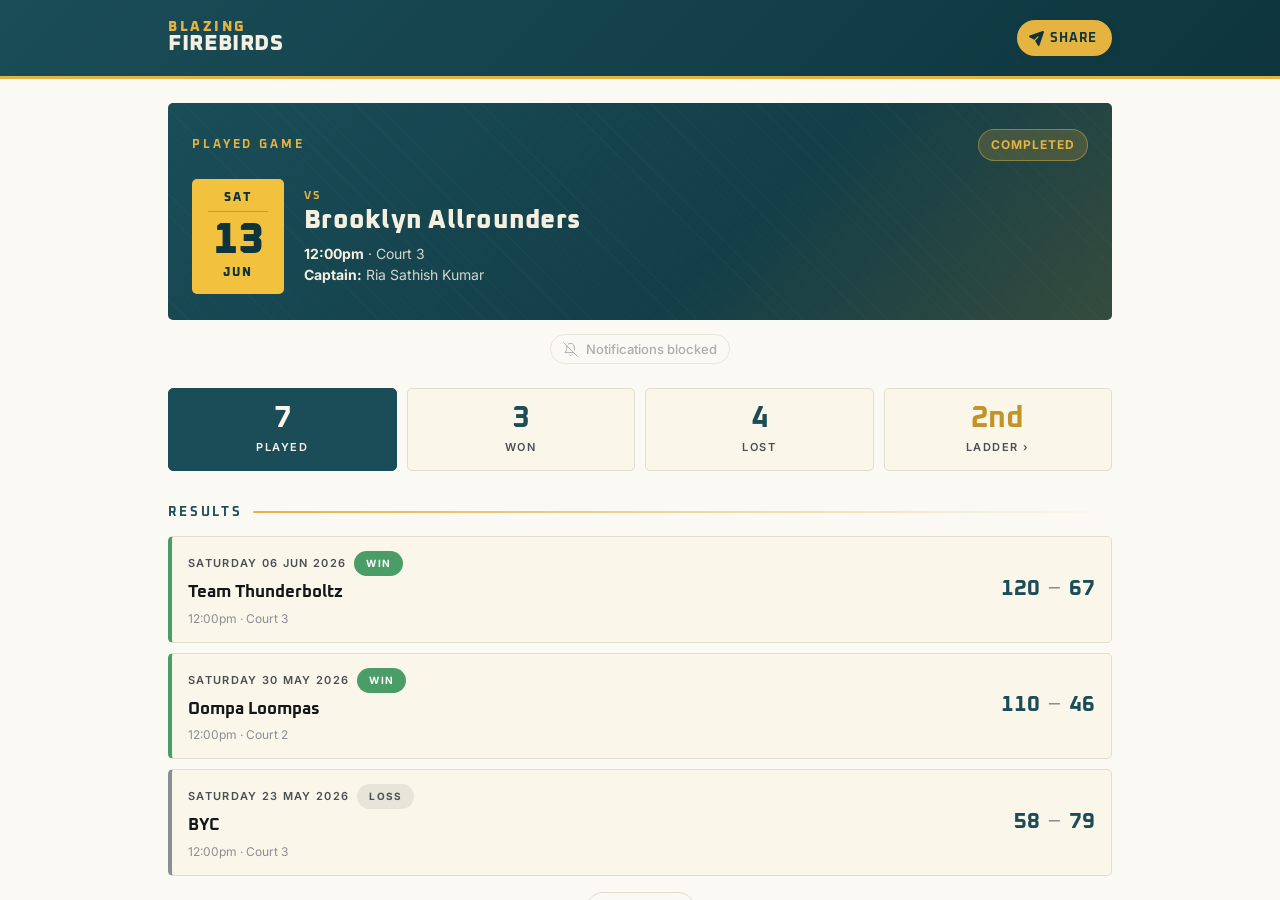
==== index.html @ 16bb89f8 "Sync dashboard (2026-06-10 17:13 NZST)" ====
<!DOCTYPE html>
<html lang="en">
<head>
  <meta charset="UTF-8">
  <meta name="viewport" content="width=device-width, initial-scale=1, viewport-fit=cover">
  <meta name="robots" content="noindex, nofollow">
  <meta name="theme-color" content="#1A4D58">
  <title>Blazing Firebirds</title>

  <!-- PWA -->
  <link rel="manifest" href="manifest.webmanifest">
  <link rel="icon" type="image/svg+xml" href="icon.svg">
  <link rel="apple-touch-icon" href="icon.svg">
  <meta name="apple-mobile-web-app-capable" content="yes">
  <meta name="apple-mobile-web-app-status-bar-style" content="black-translucent">
  <meta name="apple-mobile-web-app-title" content="Beamer">
  <meta name="mobile-web-app-capable" content="yes">

  <link rel="preconnect" href="https://fonts.googleapis.com">
  <link rel="preconnect" href="https://fonts.gstatic.com" crossorigin>
  <link href="https://fonts.googleapis.com/css2?family=Oxanium:wght@500;600;700;800&family=Inter:wght@400;500;600;700&display=swap" rel="stylesheet">
  <!-- Mark the installed standalone PWA before first paint so style.css can give
       the locked app-shell the full-screen height. Without this the shell stops
       at the iOS home-indicator inset and the body background paints a cream band
       there. iOS never matches @media(display-mode:standalone), so
       navigator.standalone is the reliable signal. -->
  <script>if(navigator.standalone===true||matchMedia('(display-mode: standalone)').matches){document.documentElement.classList.add('pwa-standalone');}</script>
  <link rel="stylesheet" href="style.css">
</head>
<body>
  <header class="header">
    <div class="header__inner">
      <a href="#" class="brand" aria-label="Blazing Firebirds home">
        <span class="brand-text" id="brand-text">
          <span class="brand-text__top">Blazing</span>
          <span class="brand-text__bottom">Firebirds</span>
        </span>
      </a>
      <button type="button" class="share-btn" id="share-btn" aria-label="Share this page" title="Share this page">
        <svg class="share-btn__icon" viewBox="0 0 110 110" fill="currentColor" aria-hidden="true">
          <path d="M100.576 0.371223C106.049 -1.45252 111.254 3.75314 109.43 9.22525L77.5008 105.014C75.5784 110.782 67.7227 111.525 64.7522 106.221L44.8275 70.6406L69.3146 46.1536C70.8767 44.5915 70.8767 42.0589 69.3146 40.4968C67.7524 38.935 65.2197 38.9348 63.6577 40.4968L39.1734 64.981L3.58057 45.0495C-1.7238 42.079 -0.979866 34.2233 4.78762 32.3008L100.576 0.371223Z"/>
        </svg>
        <span class="share-btn__label">Share</span>
      </button>
    </div>
  </header>

  <div class="scroll-pane">
    <main id="app" class="app">
      <div class="loading">Loading squad data…</div>
    </main>

    <footer class="footer">
      <div class="footer-updated" id="meta-strip" aria-live="polite"></div>
      <p>Data from <a href="https://hutt.spawtz.com/" target="_blank" rel="noopener">Hutt Indoor Sports</a> · Refreshes every 1 hour</p>
      <p class="footer-fineprint">Built by Brandon, Vernon's Dad (Blazing Firebirds). <span class="footer-long">Any feedback, please <a href="mailto:buzzofnz@gmail.com?subject=Blazing%20Firebirds%20App%20Feedback" target="_blank" rel="noopener">email me</a></span><span class="footer-short">Any feedback, please <a href="mailto:buzzofnz@gmail.com?subject=Blazing%20Firebirds%20App%20Feedback" target="_blank" rel="noopener">email me</a></span></p>
    </footer>
  </div>

  <script src="app.js"></script>
  <script>
    if ("serviceWorker" in navigator) {
      window.addEventListener("load", () => {
        navigator.serviceWorker.register("sw.js").catch(console.error);
      });
    }
  </script>
</body>
</html>
---- style.css ----
/* === Blazing Firebirds dashboard ===
   Palette from Vernon's kit: vibrant gold + deep petrol teal + cream.
*/

:root {
  --gold: #E5B340;
  --gold-bright: #F2C13E;
  --gold-deep: #C49327;
  --teal: #1A4D58;
  --teal-deep: #0E353D;
  --teal-soft: #2A6A77;
  --cream: #F5EFE0;
  --cream-warm: #FAF6EA;
  --paper: #FBF9F3;
  --ink: #14171A;
  --ink-soft: #4A4F56;
  --muted: #8A8E94;
  --line: #E1DDD0;
  --red: #C8392E;
  --green: #4A9D67;
  --shadow-sm: 0 1px 2px rgba(14, 53, 61, 0.06), 0 2px 6px rgba(14, 53, 61, 0.04);
  --shadow-md: 0 4px 12px rgba(14, 53, 61, 0.08), 0 12px 28px rgba(14, 53, 61, 0.06);
  --shadow-lg: 0 20px 50px rgba(14, 53, 61, 0.18);
  --radius: 5px;
  --radius-lg: 5px;

  --font-display: "Oxanium", system-ui, -apple-system, sans-serif;
  --font-body: "Inter", system-ui, -apple-system, "Segoe UI", Roboto, sans-serif;
}

* { box-sizing: border-box; }

html, body {
  margin: 0;
  padding: 0;
  height: 100%;
  background: var(--paper);
  color: var(--ink);
  font-family: var(--font-body);
  font-size: 16px;
  line-height: 1.5;
  -webkit-font-smoothing: antialiased;
  text-rendering: optimizeLegibility;
}

/* App-shell: lock the document so it never scrolls or rubber-bands as a whole
   (which is what exposed the background band above the static header / below
   the footer). The header is a fixed flex item; all content lives in
   .scroll-pane, which is the single scroller and bounces nicely at its own
   edges — revealing its own cream background, so nothing peeks past the
   header/footer. Applies to the website, the installed PWA, and the native
   app alike. */
body {
  display: flex;
  flex-direction: column;
  /* Height of the locked app-shell. The two surfaces need DIFFERENT heights and
     no single viewport unit satisfies both — verified on a real iOS standalone
     PWA *and* mobile Safari in the iOS simulator:
       • mobile Safari — the document never scrolls (overflow:hidden), so the
         bottom toolbar never collapses. 100vh/100lvh resolve to the LARGE
         (toolbar-hidden) height and strand the footer behind the toolbar; 100dvh
         is the visible height, so content ends at the toolbar's top edge.
       • installed standalone PWA — a viewport unit (dvh/svh) stops at the
         home-indicator inset, ~34px SHORT of the physical screen. The body then
         paints its OWN background in that uncovered strip → a cream band pinned
         to the bottom that content scrolls under ("the block the same colour as
         the background"). 100vh = the full screen, so content covers the strip
         and the footer's safe-area padding keeps its text above the indicator
         (see the html.pwa-standalone rule below).
     So: 100dvh in a browser, 100vh in the installed PWA. iOS never matches
     @media(display-mode:standalone), so the PWA case is gated by a class a tiny
     <head> script adds from navigator.standalone. height:100% (html,body above)
     is the pre-dvh fallback. */
  height: 100dvh;
  overflow: hidden;
}

/* Installed standalone PWA only: fill the full physical screen so the body's
   background can't paint a band in the home-indicator strip. See body comment. */
html.pwa-standalone body { height: 100vh; }

.scroll-pane {
  flex: 1 1 auto;
  /* Force the flex scroller's minimum size to 0 so it shrinks to the available
     space and scrolls internally. Without this, iOS Safari/WKWebView treats the
     default min-height:auto as min-content, expands the pane to its full content
     height, and body's overflow:hidden clips everything below the fold — exposing
     the cream body background as a "solid block" at the bottom that content
     appears to scroll behind. Desktop Chromium already behaves as if this is 0
     (the overflow→auto-min-0 rule); iOS is inconsistent, so we set it explicitly. */
  min-height: 0;
  overflow-y: auto;
  -webkit-overflow-scrolling: touch;
  background: var(--paper);
}

/* Disable iOS double-tap-to-zoom. Applied to every element because iOS Safari
   doesn't reliably inherit touch-action from html/body — it has to live on
   the element actually being tapped. Pinch-zoom still works. */
*,
*::before,
*::after {
  touch-action: manipulation;
}

a {
  color: inherit;
  text-decoration: none;
}

/* --- Header ---------------------------------------------------------- */

.header {
  flex: 0 0 auto;
  z-index: 10;
  background: linear-gradient(135deg, var(--teal) 0%, var(--teal-deep) 100%);
  color: var(--cream);
  padding: 20px 0;
  /* Extend the teal background up under the iOS status bar / notch when
     installed as a PWA. env() falls back to 0 on browsers that don't
     report a safe area. The horizontal content gutter lives on .header__inner
     so the brand + meta align with the centred .app column; only the notch
     safe-area inset sits on the bar itself. */
  padding-top: calc(20px + env(safe-area-inset-top));
  padding-left: env(safe-area-inset-left);
  padding-right: env(safe-area-inset-right);
  border-bottom: 3px solid var(--gold);
}

/* Constrain the header's content to the same centred column as .app (max-width
   980px + matching 18px gutter) so the brand and meta strip line up vertically
   with the page content instead of stretching to the browser edges. The teal
   bar itself still spans full width. */
.header__inner {
  max-width: 980px;
  margin: 0 auto;
  padding: 0 18px;
  display: flex;
  align-items: center;
  justify-content: space-between;
  gap: 16px;
}

.brand {
  display: flex;
  align-items: center;
  gap: 0;
  color: var(--cream);
  transition: opacity 0.2s ease;
}
.brand:hover { opacity: 0.85; }
/* When the banner has no home target (the leaderboard), it's plain text — drop
   the link affordance. */
.brand--static { cursor: default; }
.brand--static:hover { opacity: 1; }

.brand-text {
  display: flex;
  flex-direction: column;
  line-height: 0.95;
  font-family: var(--font-display);
  font-weight: 800;
  letter-spacing: 0.04em;
}
.brand-text__top {
  font-size: 14px;
  color: var(--gold);
  text-transform: uppercase;
  letter-spacing: 0.18em;
}
.brand-text__bottom {
  font-size: 22px;
  color: var(--cream);
  text-transform: uppercase;
}

/* Site-wide share button — shares whatever page you're currently on. A labelled
   pill (icon + "SHARE") with a solid gold fill + dark teal text/icon so it reads
   unmistakably as a button to tap, standing out against the teal header. */
.share-btn {
  display: inline-flex;
  align-items: center;
  justify-content: center;
  gap: 6px;
  height: 36px;
  flex: 0 0 auto;
  padding: 0 15px 0 12px;
  border-radius: 999px;
  background: var(--gold);
  border: none;
  color: var(--teal-deep);
  font-family: var(--font-display);
  font-size: 13px;
  font-weight: 700;
  text-transform: uppercase;
  letter-spacing: 0.08em;
  cursor: pointer;
  box-shadow: 0 2px 6px rgba(14, 53, 61, 0.28);
  transition: background 0.15s ease, transform 0.1s ease;
  -webkit-tap-highlight-color: transparent;
}
.share-btn:hover { background: var(--gold-bright); }
.share-btn:active { transform: scale(0.96); }
.share-btn:focus-visible { outline: 2px solid var(--cream); outline-offset: 2px; }
.share-btn__icon { width: 15px; height: 15px; flex: 0 0 auto; }
.share-btn__label { line-height: 1; }

/* Transient "Link copied" toast — only used as the Web Share fallback. */
.share-toast {
  position: fixed;
  left: 50%;
  bottom: calc(28px + env(safe-area-inset-bottom));
  transform: translate(-50%, 8px);
  background: var(--teal-deep);
  color: var(--cream);
  font-size: 13px;
  font-weight: 600;
  padding: 9px 16px;
  border-radius: 999px;
  box-shadow: var(--shadow-md);
  opacity: 0;
  pointer-events: none;
  transition: opacity 0.2s ease, transform 0.2s ease;
  z-index: 100;
}
.share-toast--show {
  opacity: 1;
  transform: translate(-50%, 0);
}

/* Offline pill shown inside the footer "updated" line — muted on the light
   footer background (not the cream-on-teal of the old header position). */
.meta-pill {
  display: inline-flex;
  align-items: center;
  gap: 5px;
  padding: 3px 10px 3px 9px;
  border-radius: 999px;
  background: transparent;
  border: 1px solid var(--line);
  color: var(--ink-soft);
  font-size: 12px;
  font-weight: 600;
  letter-spacing: 0.04em;
  line-height: 1;
}
.meta-pill__icon { width: 12px; height: 12px; }

/* --- Main / app shell ----------------------------------------------- */

.app {
  max-width: 980px;
  margin: 0 auto;
  padding: 24px 18px 24px;
}

.loading {
  text-align: center;
  padding: 80px 0;
  color: var(--muted);
}

/* --- Section heading ------------------------------------------------ */

.section {
  margin-top: 32px;
}

.section-title {
  font-family: var(--font-display);
  font-size: 13px;
  font-weight: 700;
  letter-spacing: 0.22em;
  text-transform: uppercase;
  color: var(--teal);
  margin: 0 0 14px;
  display: flex;
  align-items: center;
  gap: 10px;
}
.section-title::after {
  content: "";
  flex: 1;
  height: 2px;
  background: linear-gradient(90deg, var(--gold) 0%, transparent 100%);
  border-radius: 2px;
}

/* --- Next-game hero ------------------------------------------------- */

.hero-link {
  display: block;
  text-decoration: none;
  color: inherit;
  border-radius: var(--radius-lg);
  transition: transform 0.15s ease, box-shadow 0.15s ease;
}
.hero-link:hover {
  transform: translateY(-1px);
  box-shadow: var(--shadow-md);
}
.hero {
  background: linear-gradient(135deg, var(--teal) 0%, var(--teal-deep) 100%);
  color: var(--cream);
  border-radius: var(--radius-lg);
  padding: 26px 24px;
  position: relative;
  overflow: hidden;
}
.upcoming-shell {
  padding: 32px 24px;
  background: var(--cream-warm);
  border: 1px dashed var(--line);
  border-radius: var(--radius);
  text-align: center;
}
.lineup-card {
  display: flex;
  flex-wrap: wrap;
  gap: 18px;
  padding: 14px 18px;
  margin-bottom: 22px;
  background: var(--paper);
  border: 1px solid var(--line);
  border-radius: var(--radius);
}
/* flex-basis sets the column's natural width before sharing remaining space.
 * When 3 cols × 140px + 2 × 18px gap (~456px) won't fit, the last column
 * wraps to a new line — each subsequent narrower viewport step wraps another
 * column down. */
.lineup-card > div {
  flex: 1 1 140px;
  min-width: 0;
}
.lineup-card__label {
  font-size: 10px;
  text-transform: uppercase;
  letter-spacing: 0.14em;
  color: var(--muted);
  font-weight: 700;
  margin-bottom: 4px;
}
.lineup-card__names {
  font-size: 14px;
  color: var(--ink-soft);
}
.upcoming-shell__hint {
  margin: 0;
  color: var(--muted);
  font-size: 14px;
  font-style: italic;
}
.hero::before {
  content: "";
  position: absolute;
  inset: 0;
  background-image:
    linear-gradient(135deg, transparent 60%, rgba(229, 179, 64, 0.18) 100%),
    repeating-linear-gradient(45deg, transparent 0 14px, rgba(245, 239, 224, 0.02) 14px 15px);
  pointer-events: none;
}
.hero__label {
  font-family: var(--font-display);
  font-size: 12px;
  letter-spacing: 0.24em;
  color: var(--gold);
  text-transform: uppercase;
  font-weight: 700;
  position: relative;
}
.hero__date {
  font-family: var(--font-display);
  font-size: 30px;
  font-weight: 700;
  line-height: 1.1;
  margin-bottom: 4px;
  position: relative;
}

/* New asymmetric layout: gold date-tile on the left, opponent + meta on the right */
.hero__topbar {
  display: flex;
  justify-content: space-between;
  align-items: center;
  margin-bottom: 18px;
  position: relative;
}
.hero__pill {
  background: rgba(229, 179, 64, 0.18);
  border: 1px solid rgba(229, 179, 64, 0.45);
  border-radius: 999px;
  padding: 6px 12px;
  font-size: 12px;
  font-weight: 700;
  color: var(--gold);
  letter-spacing: 0.08em;
  text-transform: uppercase;
  white-space: nowrap;
}

/* Active game: solid gold pill with dark text (vs the translucent countdown pill). */
.hero__pill--live {
  background: var(--gold);
  border-color: var(--gold);
  color: var(--ink);
}
.hero__body {
  display: flex;
  align-items: center;
  gap: 20px;
  position: relative;
}
.hero__tile {
  background: var(--gold-bright);
  color: var(--teal-deep);
  border-radius: 5px;
  padding: 10px 16px 12px;
  text-align: center;
  min-width: 92px;
  flex-shrink: 0;
}
.hero__tile-day {
  font-family: var(--font-display);
  font-size: 12px;
  font-weight: 800;
  letter-spacing: 0.18em;
  text-transform: uppercase;
  border-bottom: 1px solid rgba(14, 53, 61, 0.25);
  padding-bottom: 4px;
  margin-bottom: 6px;
}
.hero__tile-num {
  font-family: var(--font-display);
  font-size: 44px;
  font-weight: 800;
  line-height: 1;
}
.hero__tile-mon {
  font-family: var(--font-display);
  font-size: 12px;
  font-weight: 800;
  letter-spacing: 0.18em;
  text-transform: uppercase;
  margin-top: 2px;
}
.hero__info {
  flex: 1;
  min-width: 0;
}
.hero__vs {
  font-family: var(--font-display);
  font-size: 11px;
  font-weight: 700;
  color: var(--gold);
  letter-spacing: 0.22em;
  text-transform: uppercase;
  margin-bottom: 2px;
}
.hero__opp {
  font-family: var(--font-display);
  font-size: 26px;
  font-weight: 800;
  color: var(--cream);
  line-height: 1.1;
  letter-spacing: 0.01em;
  margin-bottom: 8px;
  overflow-wrap: anywhere;
}
.hero__when {
  font-size: 14px;
  color: rgba(245, 239, 224, 0.85);
}
.hero__when strong {
  color: var(--cream);
  font-weight: 700;
}

.hero--empty {
  background: linear-gradient(135deg, #2C3036 0%, #1A1D22 100%);
  color: var(--cream);
  text-align: center;
  padding: 36px 24px;
}
.hero--empty .hero__label { color: var(--muted); }
.hero--empty p { margin: 6px 0 0; color: rgba(245, 239, 224, 0.7); font-size: 14px; }

/* --- Chip row (install + notify, side-by-side on desktop) ---------- */

.chip-row {
  display: flex;
  flex-direction: row;
  justify-content: center;
  align-items: center;
  flex-wrap: wrap;
  gap: 12px;
  margin-top: 14px;
}
.chip-row:empty { display: none; }
.chip-row > .install-chip,
.chip-row > .notify-chip { margin: 0; }

/* --- Notify chip ---------------------------------------------------- */

.notify-chip {
  display: flex;
  align-items: center;
  gap: 8px;
  width: fit-content;
  margin: 12px auto 0;
  padding: 6px 12px;
  background: transparent;
  border: 1px solid var(--line);
  border-radius: 999px;
  font-family: var(--font-body);
  font-size: 13px;
  font-weight: 500;
  color: var(--ink-soft);
  cursor: pointer;
  transition: color 120ms ease, border-color 120ms ease;
  -webkit-tap-highlight-color: transparent;
}
.notify-chip:hover:not(:disabled) {
  color: var(--teal-deep);
  border-color: var(--teal-soft);
}
.notify-chip:disabled { cursor: default; opacity: 0.7; }
.notify-chip[data-state="denied"] { cursor: default; color: var(--muted); }

.notify-chip__icon { display: inline-flex; line-height: 0; }
.notify-chip__icon svg { width: 15px; height: 15px; }
.notify-chip__bell--on { display: none; }
.notify-chip__bell--off { display: block; }
.notify-chip[data-state="on"] .notify-chip__bell--on { display: block; }
.notify-chip[data-state="on"] .notify-chip__bell--off { display: none; }

/* --- Install chip --------------------------------------------------- */

.install-chip {
  display: flex;
  align-items: center;
  gap: 8px;
  width: fit-content;
  margin: 14px auto 0;
  padding: 6px 14px;
  background: var(--teal-deep);
  border: 1px solid var(--teal-deep);
  border-radius: 999px;
  font-family: var(--font-body);
  font-size: 13px;
  font-weight: 600;
  color: var(--cream-warm);
  cursor: pointer;
  transition: transform 120ms ease, box-shadow 120ms ease, background 120ms ease;
  -webkit-tap-highlight-color: transparent;
}
.install-chip:hover:not(:disabled) {
  background: #163e47;
  box-shadow: 0 4px 12px rgba(26, 77, 88, 0.25);
}
.install-chip:active { transform: translateY(1px); }
.install-chip[hidden] { display: none; }
.install-chip__icon { display: inline-flex; line-height: 0; }
.install-chip__icon svg { width: 15px; height: 15px; }

/* --- Install overlay (iOS instructions) ----------------------------- */

/* Background scroll lock is applied via inline body styles in
   showIOSInstallOverlay() — see the comment there for why we sidestep
   the class-based approach. */

.install-overlay {
  position: fixed;
  inset: 0;
  z-index: 100;
  display: flex;
  align-items: center;
  justify-content: center;
  padding: 24px;
  animation: install-overlay-in 180ms ease-out;
}
@keyframes install-overlay-in {
  from { opacity: 0; }
  to   { opacity: 1; }
}
.install-overlay__backdrop {
  position: absolute;
  inset: 0;
  background: rgba(11, 36, 42, 0.62);
  backdrop-filter: blur(2px);
  -webkit-backdrop-filter: blur(2px);
}
.install-overlay__card {
  position: relative;
  width: min(380px, 100%);
  background: var(--cream-warm);
  color: var(--ink);
  border-radius: 14px;
  padding: 22px 22px 24px;
  box-shadow: 0 20px 50px rgba(11, 36, 42, 0.4);
  animation: install-card-in 220ms cubic-bezier(0.2, 0.9, 0.3, 1.1);
}
@keyframes install-card-in {
  from { transform: translateY(12px) scale(0.97); opacity: 0; }
  to   { transform: translateY(0)    scale(1);    opacity: 1; }
}
.install-overlay__close {
  position: absolute;
  top: 8px;
  right: 10px;
  width: 32px;
  height: 32px;
  background: transparent;
  border: 0;
  font-size: 24px;
  line-height: 1;
  color: var(--ink-soft);
  cursor: pointer;
  border-radius: 999px;
  -webkit-tap-highlight-color: transparent;
}
.install-overlay__close:hover { color: var(--ink); }
.install-overlay__title {
  margin: 2px 0 6px;
  font-family: var(--font-display, var(--font-body));
  font-size: 19px;
  font-weight: 700;
  color: var(--teal-deep);
}
.install-overlay__sub {
  margin: 0 0 14px;
  font-size: 13px;
  color: var(--ink-soft);
  line-height: 1.45;
}
.install-overlay__steps {
  list-style: none;
  margin: 0;
  padding: 0;
}
.install-overlay__steps li {
  display: flex;
  align-items: flex-start;
  gap: 10px;
  padding: 8px 0;
  font-size: 14px;
  line-height: 1.5;
}
.install-overlay__num {
  flex-shrink: 0;
  width: 22px;
  height: 22px;
  margin-top: 1px;
  display: inline-flex;
  align-items: center;
  justify-content: center;
  border-radius: 999px;
  background: var(--teal-deep);
  color: var(--cream-warm);
  font-size: 12px;
  font-weight: 700;
}
.install-overlay__inline-icon {
  display: inline-flex;
  vertical-align: middle;
  align-items: center;
  justify-content: center;
  width: 22px;
  height: 22px;
  margin: 0 2px;
  border-radius: 5px;
  background: rgba(26, 77, 88, 0.08);
  color: var(--teal-deep);
  line-height: 0;
}
.install-overlay__inline-icon svg { width: 14px; height: 14px; }
.install-overlay__note {
  margin: 14px 0 0;
  padding: 10px 12px;
  background: rgba(26, 77, 88, 0.06);
  border-radius: 8px;
  font-size: 12.5px;
  line-height: 1.5;
  color: var(--ink-soft);
}
.install-overlay__note-line { display: block; }
.install-overlay__note-line + .install-overlay__note-line { margin-top: 6px; }

/* --- Record strip --------------------------------------------------- */

.record {
  display: grid;
  grid-template-columns: repeat(4, 1fr);
  gap: 10px;
  margin-top: 24px;
}
.record__cell {
  background: var(--cream-warm);
  border: 1px solid var(--line);
  border-radius: var(--radius);
  padding: 14px 12px;
  text-align: center;
  font: inherit;
  color: inherit;
}
button.record__cell {
  cursor: pointer;
  -webkit-tap-highlight-color: transparent;
  transition: background 160ms ease, border-color 160ms ease, transform 120ms ease;
}
button.record__cell:hover:not([data-active="true"]) {
  border-color: var(--teal-soft);
}
button.record__cell:active {
  transform: translateY(1px);
}
button.record__cell[data-active="true"] {
  background: var(--teal);
  border-color: var(--teal);
}
button.record__cell[data-active="true"] .record__num,
button.record__cell[data-active="true"] .record__label {
  color: var(--cream-warm);
}
.record__num, .record__label {
  transition: color 160ms ease;
}
.record__cell--static {
  background: var(--paper);
}
.record__num {
  font-family: var(--font-display);
  font-size: 30px;
  font-weight: 700;
  line-height: 1;
  color: var(--teal);
  font-variant-numeric: tabular-nums;
}
.record__label {
  margin-top: 6px;
  font-size: 11px;
  text-transform: uppercase;
  letter-spacing: 0.14em;
  color: var(--ink-soft);
  font-weight: 600;
}
.record__sub {
  margin-top: 2px;
  font-size: 11px;
  color: var(--muted);
}

/* --- Results cards -------------------------------------------------- */

.results {
  display: grid;
  gap: 10px;
}
.result-card {
  background: var(--cream-warm);
  border: 1px solid var(--line);
  border-left: 4px solid var(--muted);
  border-radius: var(--radius);
  padding: 14px 16px;
  display: grid;
  grid-template-columns: 1fr auto;
  gap: 12px;
  cursor: pointer;
  transition: transform 0.15s ease, box-shadow 0.15s ease;
}
.result-card:hover {
  transform: translateY(-1px);
  box-shadow: var(--shadow-md);
}
.result-card--win { border-left-color: var(--green); }
.result-card--loss { border-left-color: var(--muted); }
.result-card--upcoming { border-left-color: var(--gold); background: #FFF8E7; }

.result-card__date {
  display: flex;
  /* wrap-reverse: badges stay inline with the date when there's room, but on a
     narrow card they wrap ABOVE the date (their own line on top) rather than
     below it. */
  flex-wrap: wrap-reverse;
  align-items: center;
  gap: 6px 8px;
  font-size: 11px;
  color: var(--ink-soft);
  text-transform: uppercase;
  letter-spacing: 0.12em;
  font-weight: 600;
}
.result-card__badges {
  display: inline-flex;
  align-items: center;
  gap: 6px;
}
.result-card__badges .badge { margin-left: 0; }

/* On phones the long date + badges don't fit on one line, and which cards wrap
   is inconsistent right at the boundary — so force the pills onto their own
   line ABOVE the date, uniformly, for every result card. */
@media (max-width: 480px) {
  .result-card__date {
    flex-direction: column;
    flex-wrap: nowrap;
    align-items: flex-start;
    gap: 4px;
  }
  .result-card__badges { order: -1; }
}
.result-card__opp {
  font-family: var(--font-display);
  font-weight: 700;
  font-size: 17px;
  color: var(--ink);
  margin-top: 4px;
}
.result-card__meta {
  margin-top: 4px;
  font-size: 12px;
  color: var(--muted);
}
.result-card__score {
  font-family: var(--font-display);
  font-size: 22px;
  font-weight: 700;
  color: var(--teal);
  font-variant-numeric: tabular-nums;
  align-self: center;
  text-align: right;
}
.result-card__score--us { color: var(--teal); }
.result-card__score small { font-size: 12px; color: var(--muted); }
.result-card__score-sep {
  color: var(--muted);
  font-weight: 400;
  margin: 0 8px;
}

.show-more-btn {
  justify-self: center;
  margin-top: 6px;
  padding: 8px 18px;
  background: transparent;
  border: 1px solid var(--line);
  border-radius: 999px;
  font-family: var(--font-body);
  font-size: 13px;
  font-weight: 600;
  color: var(--ink-soft);
  cursor: pointer;
  transition: color 120ms ease, border-color 120ms ease;
  -webkit-tap-highlight-color: transparent;
}
.show-more-btn:hover {
  color: var(--teal-deep);
  border-color: var(--teal-soft);
}
.show-more-btn:active { transform: translateY(1px); }

.badge {
  display: inline-block;
  font-size: 10px;
  font-weight: 700;
  text-transform: uppercase;
  letter-spacing: 0.12em;
  padding: 5px 12px;
  border-radius: 999px;
  margin-left: 8px;
  vertical-align: middle;
}
.detail-header__name .badge {
  padding: 9px 18px 7px;
  font-size: 11px;
  margin-left: 12px;
  line-height: 1;
}
.badge--win { background: var(--green); color: #fff; }
.badge--loss { background: #E7E4DA; color: var(--ink-soft); }
.badge--upcoming { background: var(--gold); color: var(--teal-deep); }
/* Neutral metadata chip (e.g. "Not in Div") — a calm outline so it reads as a
   qualifier beside the Win/Loss verdict, never as a result of its own. */
.badge--neutral {
  background: transparent;
  color: var(--muted);
  border: 1px solid var(--line);
  padding: 4px 11px;
  font-weight: 600;
}

/* --- Squad / player grid ------------------------------------------- */

.squad {
  display: grid;
  grid-template-columns: repeat(auto-fill, minmax(160px, 1fr));
  gap: 12px;
}
.player-card {
  background: var(--cream-warm);
  border: 1px solid var(--line);
  border-radius: var(--radius);
  padding: 16px 14px;
  cursor: pointer;
  display: flex;
  flex-direction: column;
  gap: 10px;
  transition: transform 0.15s ease, box-shadow 0.15s ease, border-color 0.15s ease;
  position: relative;
  overflow: hidden;
}
.player-card:hover {
  transform: translateY(-2px);
  box-shadow: var(--shadow-md);
  border-color: var(--gold);
}
.player-card__avatar {
  width: 48px;
  height: 48px;
  border-radius: 50%;
  background: var(--gold-bright);
  color: var(--teal-deep);
  display: flex;
  align-items: center;
  justify-content: center;
  font-family: var(--font-display);
  font-size: 20px;
  font-weight: 800;
  letter-spacing: 0.01em;
}
.player-card--standin .player-card__avatar {
  background: #A8AAB0;
  color: var(--cream);
  font-size: 16px;
}
.player-card__tag {
  display: inline-block;
  font-family: var(--font-body);
  font-size: 9px;
  font-weight: 600;
  text-transform: uppercase;
  letter-spacing: 0.1em;
  color: var(--muted);
  background: var(--cream);
  padding: 1px 6px;
  border-radius: 999px;
  margin-left: 4px;
  vertical-align: middle;
}
.player-card__name {
  font-family: var(--font-display);
  font-weight: 700;
  font-size: 15px;
  color: var(--ink);
  line-height: 1.15;
}
.player-card__stats {
  display: flex;
  gap: 14px;
  font-size: 12px;
  color: var(--ink-soft);
}
.player-card__stat { display: flex; flex-direction: column; gap: 1px; }
.player-card__stat strong {
  font-family: var(--font-display);
  font-size: 17px;
  color: var(--teal);
  font-variant-numeric: tabular-nums;
  font-weight: 700;
}
.player-card__stat span {
  font-size: 10px;
  text-transform: uppercase;
  letter-spacing: 0.1em;
  color: var(--muted);
}

/* --- Match-page top section (score card + Player of the Day) ------- */

/* Wraps the match-summary and the optional .potd-card. Stacks on mobile
 * (single column) and splits 50/50 on tablet+ with a gap between. When
 * there's no POTD for this game, .match-summary is the lone child and
 * naturally fills the row. */
.match-top {
  display: flex;
  flex-direction: column;
  gap: 16px;
  margin-bottom: 22px;
}
.match-top > .match-summary,
.match-top > .potd-card {
  margin: 0;
}
@media (min-width: 768px) {
  .match-top {
    flex-direction: row;
    align-items: stretch;
  }
  .match-top > * {
    min-width: 0;
  }
  .match-top > .match-summary { flex: 3 1 0; }  /* 60% */
  .match-top > .potd-card     { flex: 2 1 0; }  /* 40% */
}

/* --- Player of the Day card (match page) --------------------------- */

.potd-card {
  display: block;
  background: var(--cream-warm);
  border: 1px solid var(--line);
  border-radius: var(--radius);
  padding: 14px 16px 16px;
  margin: 0 0 22px;
  cursor: pointer;
  position: relative;
  overflow: hidden;
  transition: transform 0.15s ease, box-shadow 0.15s ease, border-color 0.15s ease;
}
.potd-card::before {
  content: "";
  position: absolute;
  left: 0;
  top: 0;
  bottom: 0;
  width: 4px;
  background: linear-gradient(180deg, var(--gold-bright) 0%, var(--gold-deep) 100%);
}
.potd-card:hover {
  transform: translateY(-2px);
  box-shadow: var(--shadow-md);
  border-color: var(--gold);
}
.potd-card__badge {
  font-family: var(--font-display);
  font-size: 10px;
  font-weight: 800;
  letter-spacing: 0.14em;
  text-transform: uppercase;
  color: var(--gold-deep);
  margin-bottom: 15px;
}
.potd-card__body {
  display: flex;
  align-items: flex-start;
  gap: 14px;
}
.potd-card__avatar {
  width: 56px;
  height: 56px;
  flex: 0 0 56px;
  border-radius: 50%;
  background: var(--gold-bright);
  color: var(--teal-deep);
  display: flex;
  align-items: center;
  justify-content: center;
  font-family: var(--font-display);
  font-size: 20px;
  font-weight: 800;
  letter-spacing: 0.01em;
}
.potd-card__info {
  flex: 1 1 auto;
  min-width: 0;
}
.potd-card__name {
  font-family: var(--font-display);
  font-weight: 700;
  font-size: 17px;
  color: var(--ink);
  line-height: 1.15;
  margin-bottom: 10px;
}
.potd-card__group {
  margin-top: 12px;
}
.potd-card__group-label {
  font-family: var(--font-display);
  font-size: 10px;
  font-weight: 700;
  letter-spacing: 0.12em;
  text-transform: uppercase;
  color: var(--gold-deep);
  margin-bottom: 4px;
}
.potd-card__stats {
  display: grid;
  grid-template-columns: repeat(3, minmax(0, 1fr));
  gap: 8px;
}
.potd-card__stat {
  display: flex;
  flex-direction: column;
  gap: 1px;
  min-width: 0;
}
.potd-card__stat strong {
  font-family: var(--font-display);
  font-size: 16px;
  color: var(--teal);
  font-variant-numeric: tabular-nums;
  font-weight: 700;
  line-height: 1.1;
}
.potd-card__stat span {
  font-size: 10px;
  text-transform: uppercase;
  letter-spacing: 0.1em;
  color: var(--muted);
}

/* Match-by-match table: pin the Date column to a width that just fits
 * 'Saturday DD Mon YYYY' so the trophy sits visually balanced between Date
 * text and Opponent text instead of being shoved right by an over-wide
 * Date column. `.table` uses table-layout: fixed, so columns honour their
 * declared widths literally — 1%-shrink-to-content doesn't work here. */
.date-col {
  width: 95px;
  white-space: nowrap;
}
@media (max-width: 480px) {
  .date-col { width: 78px; }
}
/* Centre the numeric stat columns (Runs / Wickets / Given) on the per-player
 * match-by-match table. Other tables (match page batting/bowling) keep the
 * default right-aligned .num treatment. */
.table--player-matches .num,
.table--player-matches .num-h {
  text-align: center;
}
/* Trophy mark in the per-player match-by-match table */
.potd-cell,
.potd-h {
  text-align: center;
  width: 50px;
  padding-left: 0;
  padding-right: 0;
  white-space: nowrap;
  overflow: visible;
}
.trophy {
  width: 25px;
  height: 25px;
  color: #c49327;
  display: inline-block;
  vertical-align: middle;
}

/* --- Drill-down views (player, match) ------------------------------ */

.back {
  font-size: 13px;
  color: var(--teal);
  font-weight: 600;
  display: inline-flex;
  align-items: center;
  gap: 4px;
  margin-bottom: 18px;
  padding: 6px 10px 6px 6px;
  border-radius: 4px;
  transition: background 0.15s ease;
}
.back:hover { background: var(--cream); }

.detail-header {
  display: flex;
  flex-direction: column;
  gap: 14px;
  background: linear-gradient(135deg, var(--teal) 0%, var(--teal-deep) 100%);
  color: var(--cream);
  border-radius: var(--radius-lg);
  padding: 20px 22px;
  margin-bottom: 22px;
}
.detail-header__topbar {
  display: flex;
  align-items: center;
  justify-content: space-between;
  gap: 10px;
}
.detail-header__main {
  display: flex;
  align-items: center;
  gap: 16px;
}
.detail-header__avatar {
  width: 72px;
  height: 72px;
  border-radius: 50%;
  background: var(--gold-bright);
  color: var(--teal-deep);
  display: flex;
  align-items: center;
  justify-content: center;
  font-family: var(--font-display);
  font-size: 30px;
  font-weight: 800;
  flex-shrink: 0;
}
.detail-header__name {
  font-family: var(--font-display);
  font-weight: 800;
  font-size: 28px;
  letter-spacing: 0.01em;
  line-height: 1.05;
}
.detail-header__sub {
  font-size: 13px;
  color: rgba(245, 239, 224, 0.75);
  margin-top: 4px;
}
.detail-header__sub strong {
  color: var(--cream);
  font-weight: 700;
}
/* Personal-best highlight chips inside the dark hero box — clickable, each
   links to the game it happened in. Value bold, unit/descriptor lighter. */
.hl-row {
  display: flex;
  flex-direction: column;
  gap: 10px;
}
/* Desktop: player details on the left, the stacked highlight chips on the right. */
.detail-header--player {
  flex-direction: row;
  align-items: center;
  gap: 20px;
}
.detail-header--player .detail-header__main { flex: 1 1 auto; min-width: 0; }
.detail-header--player .hl-row { flex: 0 0 45%; }
.hl {
  flex: 0 0 auto;
  position: relative;
  display: flex;
  flex-direction: column;
  gap: 1px;
  background: rgba(245, 239, 224, 0.07);
  border: 1px solid rgba(245, 239, 224, 0.16);
  border-radius: 9px;
  padding: 10px 12px 11px;
  color: var(--cream);
  text-decoration: none;
  transition: background 0.15s ease, border-color 0.15s ease, transform 0.15s ease;
}
.hl:hover {
  background: rgba(245, 239, 224, 0.13);
  border-color: var(--gold);
  transform: translateY(-1px);
}
.hl__chev {
  position: absolute;
  top: 9px;
  right: 11px;
  font-size: 17px;
  color: rgba(245, 239, 224, 0.5);
}
.hl__label {
  font-family: var(--font-display);
  font-size: 10px;
  font-weight: 700;
  letter-spacing: 0.12em;
  text-transform: uppercase;
  color: var(--gold-bright);
}
.hl__val {
  font-family: var(--font-display);
  font-size: 23px;
  font-weight: 800;
  line-height: 1.1;
  font-variant-numeric: tabular-nums;
}
.hl__unit {
  font-family: var(--font-body);
  font-size: 12.5px;
  font-weight: 500;
  color: rgba(245, 239, 224, 0.72);
}
.hl__ctx {
  font-size: 11px;
  color: rgba(245, 239, 224, 0.72);
}

.stat-grid {
  display: grid;
  grid-template-columns: repeat(auto-fit, minmax(110px, 1fr));
  gap: 10px;
  margin-bottom: 22px;
}
.stat-grid__cell {
  background: var(--cream-warm);
  border: 1px solid var(--line);
  border-radius: var(--radius);
  padding: 14px;
  text-align: center;
}
.stat-grid__num {
  font-family: var(--font-display);
  font-size: 26px;
  font-weight: 700;
  color: var(--teal);
  line-height: 1;
  font-variant-numeric: tabular-nums;
}
.stat-grid__label {
  margin-top: 4px;
  font-size: 11px;
  text-transform: uppercase;
  letter-spacing: 0.12em;
  color: var(--ink-soft);
  font-weight: 600;
}
.stat-grid__sub {
  font-size: 10px;
  color: var(--muted);
  margin-top: 2px;
}

.subhead {
  font-family: var(--font-display);
  font-size: 14px;
  font-weight: 700;
  text-transform: uppercase;
  letter-spacing: 0.14em;
  color: var(--teal);
  margin: 22px 0 10px;
}

/* --- Tables --------------------------------------------------------- */

.table-card {
  background: var(--cream-warm);
  border: 1px solid var(--line);
  border-radius: var(--radius);
  overflow: hidden;
}
.table {
  width: 100%;
  border-collapse: collapse;
  font-size: 13px;
  table-layout: fixed;
}
.table th {
  background: var(--cream);
  color: var(--teal);
  font-family: var(--font-display);
  font-weight: 700;
  font-size: 11px;
  letter-spacing: 0.12em;
  text-transform: uppercase;
  padding: 10px 12px;
  text-align: left;
}
.table td {
  padding: 10px 12px;
  border-top: 1px solid var(--line);
  color: var(--ink);
  font-variant-numeric: tabular-nums;
  overflow: hidden;
  text-overflow: ellipsis;
}
.table td:first-child, .table th:first-child { text-align: left; }
.table .num, .table .num-h {
  text-align: center;
  width: 100px;
  padding-left: 24px;
}
.table .num:last-child,
.table .num-h:last-child {
  width: 150px;
  padding-right: 50px;
}
.table tr.player-row { cursor: pointer; }
.table tr.player-row:hover td { background: var(--cream); }

/* Indoor cricket bats in pairs — each partnership gets a banner row showing
   the pair number and their combined runs. */
.table--partnerships .partnership-header td {
  background: #e1d3ab;
  color: var(--teal-deep);
  padding: 10px 14px 9px;
  border-top: none;
  border-bottom: none;
  font-family: var(--font-display);
  font-size: 10px;
  font-weight: 700;
  text-transform: uppercase;
  letter-spacing: 0.22em;
}
.table--partnerships .partnership-header + tr td {
  border-top: none;
}
.partnership-inner {
  display: flex;
  align-items: center;
  justify-content: space-between;
  gap: 12px;
}
.partnership-tag {
  color: var(--teal-deep);
}
.partnership-runs {
  display: inline-flex;
  align-items: center;
  gap: 6px;
}
.partnership-runs__num {
  color: var(--teal-deep);
  font-size: 16px;
  font-weight: 800;
  letter-spacing: 0;
}
.partnership-runs__label {
  color: rgba(14, 53, 61, 0.65);
  font-size: 10px;
  font-weight: 600;
}

/* --- Match view ----------------------------------------------------- */

/* Two stacked team rows with a "vs" pill on the divider, crest on the left,
   score on the right, result text underneath. Inspired by the cricket
   scorecard idiom — works the same on mobile and desktop. */
.match-summary {
  background: var(--cream-warm);
  border: 1px solid var(--line);
  border-radius: var(--radius);
  margin-bottom: 22px;
  overflow: hidden;
}
.match-summary__row {
  display: flex;
  align-items: center;
  gap: 16px;
  padding: 18px 22px;
}
.match-summary__crest {
  width: 42px;
  height: 42px;
  border-radius: 50%;
  background: var(--cream);
  color: var(--ink-soft);
  display: flex;
  align-items: center;
  justify-content: center;
  font-family: var(--font-display);
  font-size: 18px;
  font-weight: 800;
  flex-shrink: 0;
}
.match-summary__crest--us {
  background: var(--gold-bright);
}
.match-summary__crest svg {
  width: 28px;
  height: 28px;
}
.match-summary__name {
  flex: 1;
  font-family: var(--font-display);
  font-size: 18px;
  font-weight: 700;
  color: var(--ink);
  line-height: 1.2;
  min-width: 0;
}
.match-summary__score {
  font-family: var(--font-display);
  font-size: 32px;
  font-weight: 800;
  color: var(--teal-deep);
  font-variant-numeric: tabular-nums;
  line-height: 1;
}
.match-summary__row--lost .match-summary__name,
.match-summary__row--lost .match-summary__score {
  color: var(--muted);
  font-weight: 600;
}
.match-summary__divider {
  position: relative;
  height: 1px;
  background: var(--line);
  margin: 0 22px;
}
.match-summary__vs {
  position: absolute;
  left: 50%;
  top: 50%;
  transform: translate(-50%, -50%);
  background: var(--cream-warm);
  color: var(--muted);
  font-family: var(--font-display);
  font-size: 10px;
  font-weight: 700;
  letter-spacing: 0.18em;
  text-transform: uppercase;
  padding: 5px 12px;
  border-radius: 999px;
  border: 1px solid var(--line);
}
.match-summary__result {
  padding: 14px 22px 18px;
  border-top: 1px solid var(--line);
  background: var(--cream);
  color: var(--ink-soft);
  font-size: 13px;
  font-weight: 500;
}

/* --- Responsive ----------------------------------------------------- */

@media (max-width: 600px) {
  .app { padding: 16px 14px 20px; }
  .header__inner { padding: 0 14px; }
  .hero { padding: 22px 18px; border-radius: 5px; }
  .hero__date { font-size: 24px; }
  .hero__opp { font-size: 22px; }
  .hero__tile { min-width: 78px; padding: 8px 12px 10px; }
  .hero__tile-num { font-size: 36px; }
  .hero__body { gap: 14px; }
  .chip-row { flex-direction: column; gap: 10px; }
  .record { grid-template-columns: repeat(2, 1fr); }
  .record__num { font-size: 26px; }
  .detail-header {
    padding: 16px;
    gap: 12px;
    position: relative;
  }
  .detail-header:has(.badge) {
    padding-right: 90px;
  }
  .detail-header__avatar { width: 52px; height: 52px; font-size: 20px; }
  .detail-header__name { font-size: 22px; }
  /* Player hero: avatar beside name on desktop (via __main), stacked on mobile. */
  .detail-header--player { flex-direction: column; align-items: stretch; gap: 18px; }
  .detail-header--player .detail-header__main { flex-direction: column; align-items: flex-start; gap: 12px; }
  .detail-header--player .hl-row { flex: 0 0 auto; }
  .detail-header__name .badge {
    position: absolute;
    top: 14px;
    right: 14px;
    margin-left: 0;
  }
  .match-summary__row { padding: 14px 16px; gap: 12px; }
  .match-summary__crest { width: 36px; height: 36px; font-size: 16px; }
  .match-summary__crest svg { width: 24px; height: 24px; }
  .match-summary__name { font-size: 16px; }
  .match-summary__score { font-size: 28px; }
  .match-summary__divider { margin: 0 16px; }
  .match-summary__result { padding: 12px 16px 16px; font-size: 12px; }
  .table { font-size: 12px; }
  .table th, .table td { padding: 8px 10px; }
  .table .num, .table .num-h {
    width: 56px;
    padding-left: 10px;
  }
  .table .num:last-child,
  .table .num-h:last-child {
    width: 80px;
    padding-right: 20px;
  }
}

/* Player match-by-match — Date · 🏆 · Opponent · R · SR · W · ER, echoing the
   fixture-day scorecard conventions (abbreviated headers + the same tooltips).
   Auto layout so the four stat columns size to content and the opponent takes
   the rest (wrapping to max 2 lines when long); the year drops off the date on
   mobile so all four stats fit. */
.table.table--player-matches { table-layout: auto; }
.table--player-matches th {
  overflow: hidden;
  text-overflow: ellipsis;
  white-space: nowrap;
}
/* Keep the cell a real table-cell (so it fills the row height); clamp the name
   on an inner span — -webkit-box on the <td> itself breaks table-cell layout. */
.table--player-matches td.opp { white-space: normal; }
.table--player-matches .opp-text {
  display: -webkit-box;
  -webkit-line-clamp: 2;
  -webkit-box-orient: vertical;
  overflow: hidden;
  line-height: 1.2;
}
.table.table--player-matches .num,
.table.table--player-matches .num-h { width: auto; padding-left: 8px; padding-right: 8px; }
@media (max-width: 480px) {
  .table--player-matches .date-col { width: 64px; }
  .table--player-matches .yr { display: none; }
  .table--player-matches .potd-cell,
  .table--player-matches .potd-h { width: 28px; }
  .table.table--player-matches .num,
  .table.table--player-matches .num-h { padding-left: 5px; padding-right: 5px; }
}

/* Match scorecard — dense stat tables. Narrow numeric columns so the full set
   (batting R/B/4+/6+/SR, bowling W/R/WD/NB/ER) fits on desktop; on
   mobile the .dk-only columns are hidden for a curated view (batting R/B/SR,
   bowling W/R/ER). */
/* Mobile/base: auto layout so hidden (dk-only) columns + the colspan
   partnership banners collapse cleanly instead of reserving empty width. */
.table.table--scorecard { table-layout: auto; }
.table.table--scorecard .num,
.table.table--scorecard .num-h { width: auto; padding-left: 8px; padding-right: 8px; }
@media (max-width: 480px) {
  .table--scorecard .dk-only { display: none; }
  .table.table--scorecard .num,
  .table.table--scorecard .num-h { padding-left: 5px; padding-right: 5px; }
}
/* Desktop: a fixed geometry so every scorecard table (Firebirds + opposition,
   batting + bowling) shares identical column widths and lines up perfectly —
   no more one table coming out skinnier than another. The five stat columns
   are a narrow, uniform 68px (matching the player page's match-by-match
   columns); the name column takes the remaining width, like the Opponent
   column there. */
@media (min-width: 481px) {
  .table.table--scorecard { table-layout: fixed; }
  .table.table--scorecard th:first-child { width: auto; }
  .table.table--scorecard .num,
  .table.table--scorecard .num-h { width: 68px; }
}

/* --- Tooltips ------------------------------------------------------- */
/* Custom tooltip for [data-tip] headers — replaces the slow, unstyled native
   title. The JS appends one .fb-tip to <body> (fixed position) so it never
   clips against the table-card's overflow:hidden. */
[data-tip] { cursor: pointer; }
.fb-tip {
  position: fixed;
  z-index: 1000;
  max-width: 220px;
  padding: 7px 11px;
  border-radius: 8px;
  background: var(--teal-deep);
  color: var(--cream);
  font-family: var(--font-body);
  font-size: 12px;
  font-weight: 500;
  line-height: 1.35;
  letter-spacing: 0.005em;
  text-align: left;
  text-transform: none;
  box-shadow: 0 8px 22px rgba(14, 53, 61, 0.30), 0 1px 3px rgba(14, 53, 61, 0.22);
  pointer-events: none;
  opacity: 0;
  transform: translateY(-4px);
  transition: opacity 130ms ease, transform 130ms ease;
}
.fb-tip.is-visible { opacity: 1; transform: translateY(0); }
/* upward arrow, centred on the target via the --tip-arrow offset */
.fb-tip::before {
  content: "";
  position: absolute;
  bottom: 100%;
  left: var(--tip-arrow, 50%);
  transform: translateX(-50%);
  border: 5px solid transparent;
  border-bottom-color: var(--teal-deep);
}

/* --- Footer --------------------------------------------------------- */

.footer {
  text-align: center;
  padding: 10px 16px 24px;
  /* Clear the iOS home indicator when running edge-to-edge (native app / PWA).
     env() falls back to 0 in browsers without a safe area, so the website is
     unaffected. */
  padding-bottom: calc(24px + env(safe-area-inset-bottom));
  color: var(--muted);
  font-size: 13px;
}
.footer a { color: var(--teal); font-weight: 600; }
.footer a:hover { text-decoration: underline; }
.footer-short { display: none; }
@media (max-width: 480px) {
  .footer-long { display: none; }
  .footer-short { display: inline; }
}
.footer p { margin: 0; }
.footer p + p { margin-top: 10px; margin-bottom: 10px; }

/* "Updated X ago" — moved here from the header. First line of the footer,
   centred, a touch more prominent than the fine print, with room around it so
   the data-freshness is clearly its own statement. */
.footer-updated {
  color: var(--ink-soft);
  font-size: 13px;
  font-weight: 600;
  font-variant-numeric: tabular-nums;
  padding: 20px 0 40px;
}
.footer-fineprint {
  margin-top: 4px;
  color: var(--muted);
  font-size: 13px;
}

/* --- Ladder / leaderboard ------------------------------------------ */

/* Home record card: the 4th cell is an <a> linking to the leaderboard. */
a.record__cell--link {
  display: block;
  text-decoration: none;
  cursor: pointer;
  -webkit-tap-highlight-color: transparent;
  transition: background 160ms ease, border-color 160ms ease, transform 120ms ease;
}
a.record__cell--link:hover { border-color: var(--teal-soft); }
a.record__cell--link:active { transform: translateY(1px); }
a.record__cell--link .record__num { color: var(--gold-deep); }

/* Leaderboard table — auto layout (10 columns), tighter than the default. */
.table.table--ladder { table-layout: auto; }
.table.table--ladder .num,
.table.table--ladder .num-h {
  width: auto;
  padding-left: 10px;
  padding-right: 10px;
}
.table--ladder .ladder-pos { font-weight: 700; color: var(--teal); width: 1%; }
.table--ladder .ladder-pts,
.table--ladder .num-h:last-child { font-weight: 700; }
.table--ladder .ladder-pts { color: var(--gold-deep); }
.table--ladder .ladder-team,
.table--ladder .ladder-team-h {
  text-align: left;
  white-space: nowrap;
  overflow: hidden;
  text-overflow: ellipsis;
}
.table--ladder .ladder-team { font-weight: 600; color: var(--teal-deep); }

/* Each ladder row is a whole-row link to a team page, so give the cells extra
   vertical padding for a comfortable tap target — bigger again on mobile, where
   rows are tapped rather than clicked. */
.table.table--ladder td { padding-top: 15px; padding-bottom: 15px; }

/* Larger, more legible leaderboard text (the base 12px on mobile was too small
   for older readers). */
.table.table--ladder { font-size: 16px; }
.table.table--ladder th { font-size: 12px; }

@media (max-width: 560px) {
  .table--ladder .dk-only { display: none; }
  .table.table--ladder td { padding-top: 19px; padding-bottom: 19px; }
}

/* --- Division team pages (Phase 2) --------------------------------- */

/* Leaderboard rows are whole-row tap targets (no inline text links) — matches
   the result-card / player-row pattern. Every row links to its team page. */
.table--ladder tbody tr.ladder-row:not([data-target-hash=""]) { cursor: pointer; }
.table--ladder tbody tr.ladder-row:not([data-target-hash=""]):hover td { background: var(--cream); }

.empty-note {
  color: var(--muted);
  font-size: 14px;
  padding: 8px 2px;
}

/* Qualifier above an out-of-division team's stat tables, styled as a centered
   divider: the label sits between two hairlines that run to the full width, so
   it reads as one ruled line broken by the text in the middle. Subtle but
   intentional; heads the greyed-out (inactive) block below it. */
.match-note {
  display: flex;
  align-items: center;
  gap: 16px;
  margin: 40px 0 20px;
  color: var(--muted);
  font-family: var(--font-display);
  font-size: 11px;
  font-weight: 700;
  text-transform: uppercase;
  letter-spacing: 0.16em;
}
.match-note::before,
.match-note::after {
  content: "";
  flex: 1;
  height: 1px;
  background: var(--line);
}
.match-note + .subhead { margin-top: 0; }

/* An out-of-division team's batting/bowling tables (and their titles) render
   "inactive": every gold/teal/cream accent drops to a neutral grey so it's
   clear the team isn't in the division and its rows aren't tappable — while
   each stat stays fully legible. Visual hierarchy is preserved purely through
   shades of grey (band darker than header, header darker than card). */
.match-inactive .subhead { color: var(--muted); }
.match-inactive .table-card { background: #f1f1ef; border-color: #dcdcd8; }
.match-inactive .table th { background: #e7e7e4; color: var(--muted); }
.match-inactive .table td { color: var(--ink-soft); border-top-color: #e4e4e1; }
.match-inactive .table--partnerships .partnership-header td { background: #dadad6; color: var(--ink-soft); }
.match-inactive .partnership-tag,
.match-inactive .partnership-runs__num { color: var(--ink-soft); }
.match-inactive .partnership-runs__label { color: var(--muted); }
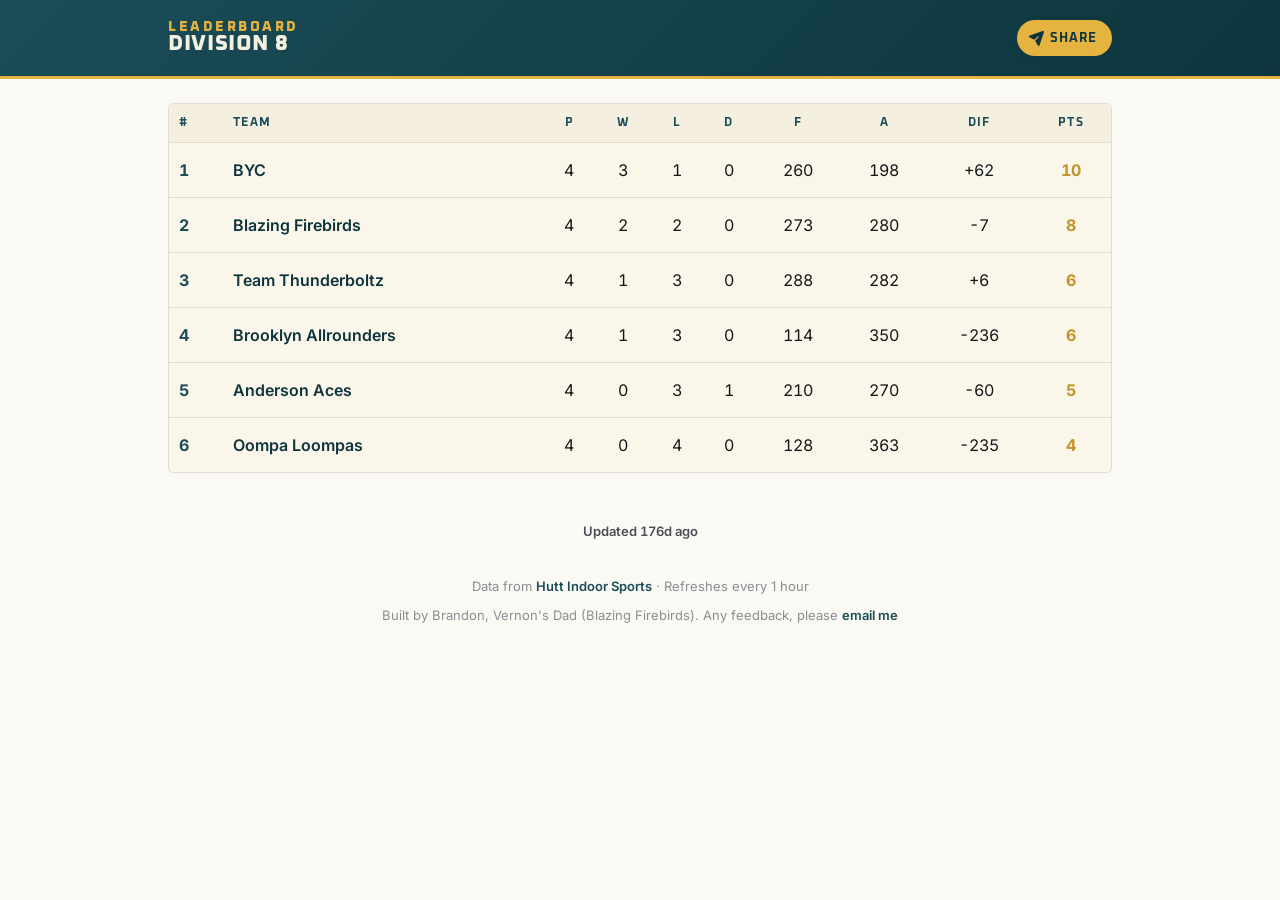
==== commit 445670b3: "Sync dashboard (2026-06-12 21:08 NZST)" ====
--- a/index.html
+++ b/index.html
@@ -5,7 +5,40 @@
   <meta name="viewport" content="width=device-width, initial-scale=1, viewport-fit=cover">
   <meta name="robots" content="noindex, nofollow">
   <meta name="theme-color" content="#1A4D58">
-  <title>Blazing Firebirds</title>
+  <title>Yorker</title>
+
+  <!-- Google Analytics (GA4). Async; the inline stub queues gtag() calls in
+       dataLayer, so calls made before the script arrives (or when an
+       ad-blocker eats it) are safe no-ops. send_page_view is OFF — the hash
+       router in app.js sends a virtual page_view per route instead, so GA
+       sees clean per-screen paths (/standings, /player/vernon, /match/12345)
+       rather than one undifferentiated index.html entry. -->
+  <script async src="https://www.googletagmanager.com/gtag/js?id=G-W41MB519P8"></script>
+  <script>
+    window.dataLayer = window.dataLayer || [];
+    function gtag(){dataLayer.push(arguments);}
+    gtag('js', new Date());
+    gtag('config', 'G-W41MB519P8', { send_page_view: false });
+  </script>
+
+  <!-- Link-preview card. Read by iMessage / WhatsApp / Slack / etc., which
+       fetch the base URL only: they ignore the #hash and don't run our JS, so
+       this is ONE static card shared by every link. The page-specific title
+       (player name, "Team A vs Team B", etc.) travels in the share text that
+       app.js sets when the share button is tapped. -->
+  <meta property="og:type" content="website">
+  <meta property="og:site_name" content="Yorker">
+  <meta property="og:title" content="Yorker — Indoor Cricket">
+  <meta property="og:description" content="Live fixtures, results, the Division 8 ladder and player stats — Hutt Indoor Sports.">
+  <meta property="og:image" content="https://yorker.app/og-image.png">
+  <meta property="og:image:width" content="1200">
+  <meta property="og:image:height" content="1200">
+  <meta property="og:image:alt" content="Yorker — a gold cricket ball on a teal tile">
+  <meta property="og:url" content="https://yorker.app/">
+  <meta name="twitter:card" content="summary">
+  <meta name="twitter:title" content="Yorker — Indoor Cricket">
+  <meta name="twitter:description" content="Live fixtures, results, the Division 8 ladder and player stats — Hutt Indoor Sports.">
+  <meta name="twitter:image" content="https://yorker.app/og-image.png">
 
   <!-- PWA -->
   <link rel="manifest" href="manifest.webmanifest">
@@ -13,24 +46,43 @@
   <link rel="apple-touch-icon" href="icon.svg">
   <meta name="apple-mobile-web-app-capable" content="yes">
   <meta name="apple-mobile-web-app-status-bar-style" content="black-translucent">
-  <meta name="apple-mobile-web-app-title" content="Beamer">
+  <meta name="apple-mobile-web-app-title" content="Yorker">
   <meta name="mobile-web-app-capable" content="yes">
 
   <link rel="preconnect" href="https://fonts.googleapis.com">
   <link rel="preconnect" href="https://fonts.gstatic.com" crossorigin>
-  <link href="https://fonts.googleapis.com/css2?family=Oxanium:wght@500;600;700;800&family=Inter:wght@400;500;600;700&display=swap" rel="stylesheet">
+  <!-- Load web fonts WITHOUT blocking first paint. The cross-origin Fonts CSS
+       isn't in the service-worker cache, so as a render-blocking <link> it had to
+       be fetched from the network before the first paint — that's the ~1s white
+       screen on a PWA cold launch. media="print" makes it non-blocking; onload
+       flips it to all. The page paints instantly in the system-font fallback and
+       Oxanium/Inter swap in (font-display:swap). -->
+  <link rel="stylesheet" media="print" onload="this.media='all'"
+        href="https://fonts.googleapis.com/css2?family=Oxanium:wght@500;600;700;800&family=Inter:wght@400;500;600;700&display=swap">
+  <noscript>
+    <link rel="stylesheet"
+          href="https://fonts.googleapis.com/css2?family=Oxanium:wght@500;600;700;800&family=Inter:wght@400;500;600;700&display=swap">
+  </noscript>
   <!-- Mark the installed standalone PWA before first paint so style.css can give
        the locked app-shell the full-screen height. Without this the shell stops
        at the iOS home-indicator inset and the body background paints a cream band
        there. iOS never matches @media(display-mode:standalone), so
        navigator.standalone is the reliable signal. -->
   <script>if(navigator.standalone===true||matchMedia('(display-mode: standalone)').matches){document.documentElement.classList.add('pwa-standalone');}</script>
+  <!-- Critical first-paint colours so a PWA cold launch shows the branded shell
+       (teal header on cream) the instant the WebView paints — not a white flash —
+       even before style.css applies. style.css then takes over with the full
+       gradient/layout. -->
+  <style>
+    html, body { margin: 0; background: #FBF9F3; }
+    .header { background: #1A4D58; }
+  </style>
   <link rel="stylesheet" href="style.css">
 </head>
 <body>
   <header class="header">
     <div class="header__inner">
-      <a href="#" class="brand" aria-label="Blazing Firebirds home">
+      <a href="#" class="brand" aria-label="Blazing Firebirds home" draggable="false">
         <span class="brand-text" id="brand-text">
           <span class="brand-text__top">Blazing</span>
           <span class="brand-text__bottom">Firebirds</span>
--- a/style.css
+++ b/style.css
@@ -1,4 +1,4 @@
-/* === Blazing Firebirds dashboard ===
+/* === Yorker dashboard ===
    Palette from Vernon's kit: vibrant gold + deep petrol teal + cream.
 */
 
@@ -73,6 +73,18 @@
      is the pre-dvh fallback. */
   height: 100dvh;
   overflow: hidden;
+  /* App-like feel: text isn't selectable anywhere, so tapping/long-pressing
+     never highlights text or pops the iOS copy menu. Selection and tapping are
+     independent — every link, button and tap target still works exactly the
+     same (they're click-driven). Inputs are re-enabled below. */
+  -webkit-user-select: none;
+  user-select: none;
+  -webkit-touch-callout: none;
+}
+/* Keep any text field editable/selectable (none today, but future-proof). */
+input, textarea, [contenteditable="true"] {
+  -webkit-user-select: text;
+  user-select: text;
 }
 
 /* Installed standalone PWA only: fill the full physical screen so the body's
@@ -147,6 +159,25 @@
   gap: 0;
   color: var(--cream);
   transition: opacity 0.2s ease;
+  /* Kill the iOS long-press artifacts on the wordmark: the white rounded
+     "lift platter" iOS drags a link onto, plus the tap-highlight box and the
+     link-preview/copy callout — all of which pop on a press-and-hold (the
+     hidden analytics toggle is a long-press, so this is hit every time). Not a
+     hover state — these are touch press-and-hold UI. The drag-lift is the
+     stubborn one: touch-callout alone doesn't stop it, so user-drag must be
+     disabled on the anchor AND its inner spans. */
+  -webkit-tap-highlight-color: transparent;
+  -webkit-touch-callout: none;
+  -webkit-user-select: none;
+  user-select: none;
+  -webkit-user-drag: none;
+}
+.brand * {
+  -webkit-touch-callout: none;
+  -webkit-user-select: none;
+  user-select: none;
+  -webkit-user-drag: none;
+  -webkit-tap-highlight-color: transparent;
 }
 .brand:hover { opacity: 0.85; }
 /* When the banner has no home target (the leaderboard), it's plain text — drop
@@ -493,11 +524,19 @@
   align-items: center;
   flex-wrap: wrap;
   gap: 12px;
-  margin-top: 14px;
+  margin-top: 24px;
 }
 .chip-row:empty { display: none; }
+/* On the leaderboard the install chip is the row's only child — collapse the
+   whole row (and its top margin) whenever that chip is hidden (already
+   installed, or a browser that can't install), so there's never an empty gap. */
+.chip-row:has(> .install-chip[hidden]:only-child) { display: none; }
 .chip-row > .install-chip,
 .chip-row > .notify-chip { margin: 0; }
+/* Leaderboard (home) install row: it's the first element, so .app's top padding
+   (~16px on mobile) already sits above it — a small 9px top margin balances the
+   gap above the button against the 25px below it (measured 25/25 on mobile). */
+.chip-row--leaderboard { margin-top: 9px; margin-bottom: 25px; }
 
 /* --- Notify chip ---------------------------------------------------- */
 
@@ -1624,7 +1663,14 @@
 /* Custom tooltip for [data-tip] headers — replaces the slow, unstyled native
    title. The JS appends one .fb-tip to <body> (fixed position) so it never
    clips against the table-card's overflow:hidden. */
-[data-tip] { cursor: pointer; }
+[data-tip] {
+  cursor: pointer;
+  /* Tapping a header to see its tooltip shouldn't select/highlight the letter
+     or pop the iOS copy menu — but the tap itself still works. */
+  -webkit-user-select: none;
+  user-select: none;
+  -webkit-touch-callout: none;
+}
 .fb-tip {
   position: fixed;
   z-index: 1000;
@@ -1647,15 +1693,16 @@
   transition: opacity 130ms ease, transform 130ms ease;
 }
 .fb-tip.is-visible { opacity: 1; transform: translateY(0); }
-/* upward arrow, centred on the target via the --tip-arrow offset */
+/* downward arrow at the tooltip's bottom, pointing at the target below it,
+   centred via the --tip-arrow offset (the tooltip sits above the target). */
 .fb-tip::before {
   content: "";
   position: absolute;
-  bottom: 100%;
+  top: 100%;
   left: var(--tip-arrow, 50%);
   transform: translateX(-50%);
   border: 5px solid transparent;
-  border-bottom-color: var(--teal-deep);
+  border-top-color: var(--teal-deep);
 }
 
 /* --- Footer --------------------------------------------------------- */
@@ -1688,7 +1735,7 @@
   font-size: 13px;
   font-weight: 600;
   font-variant-numeric: tabular-nums;
-  padding: 20px 0 40px;
+  padding: 15px 0 35px;
 }
 .footer-fineprint {
   margin-top: 4px;
